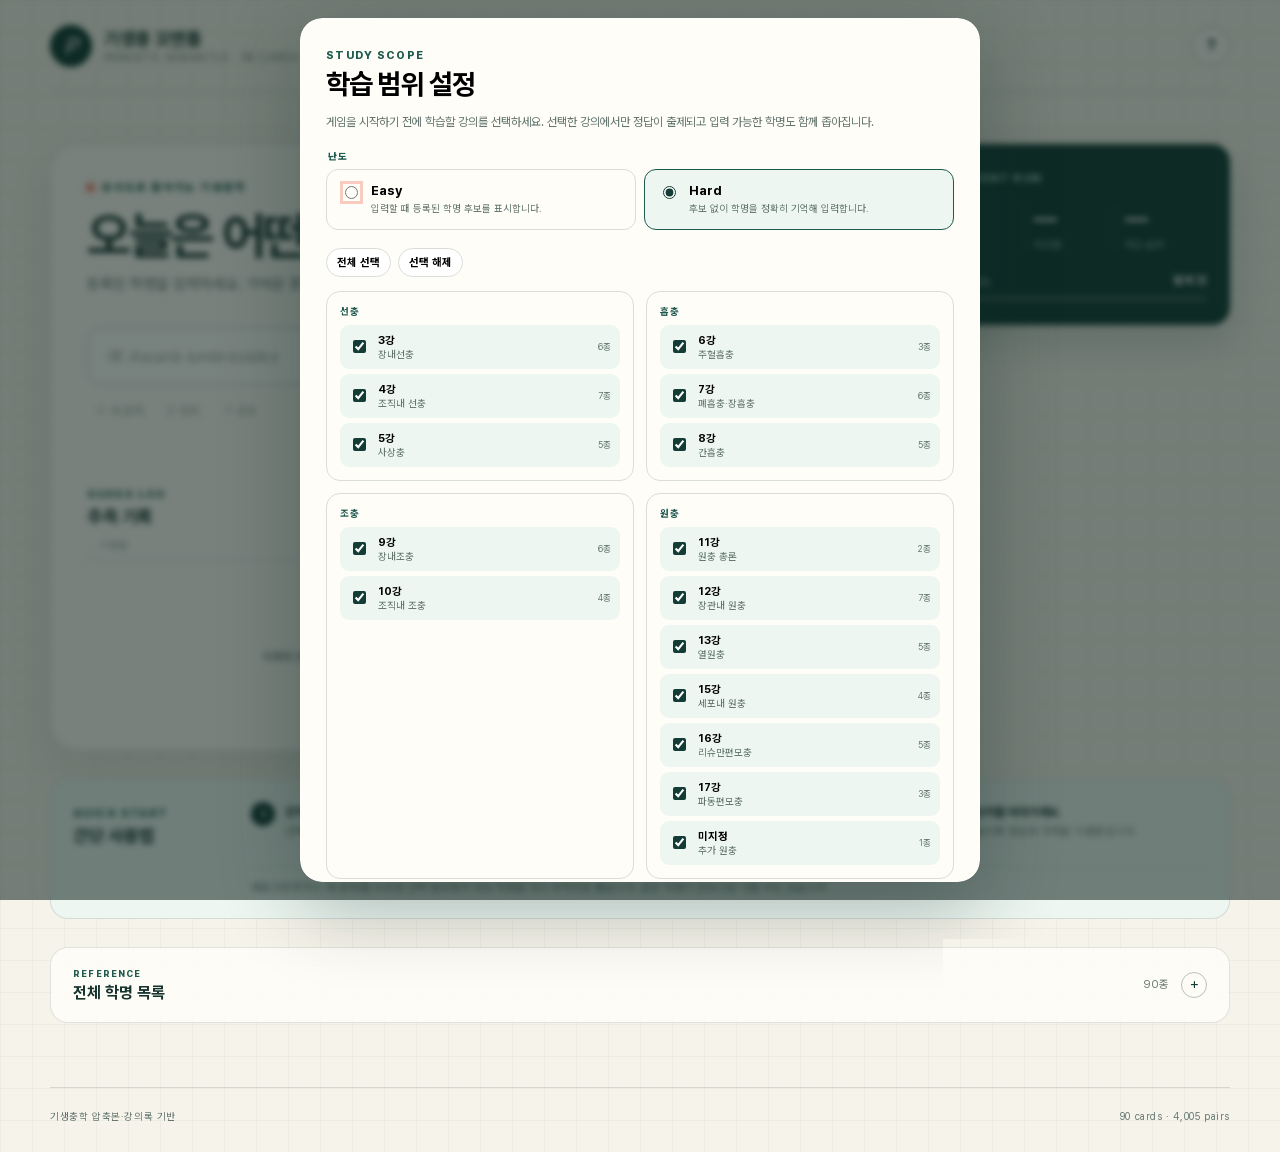
==== semantle/index.html @ 9398797b "Deploy parasite study games" ====
<!doctype html>
<html lang="ko">
<head>
  <meta charset="utf-8">
  <meta name="viewport" content="width=device-width, initial-scale=1">
  <meta name="theme-color" content="#123c35">
  <meta name="description" content="90종의 기생충과 의용곤충을 유사도로 추리하며 복습하는 기생충학 꼬맨틀">
  <title>기생충 꼬맨틀</title>
  <link rel="stylesheet" href="styles.css">
</head>
<body>
  <a class="skip-link" href="#guessInput">입력창으로 바로가기</a>

  <div class="app-shell">
    <header class="site-header">
      <a class="brand" href="../index.html" aria-label="학습 모드 선택으로 돌아가기">
        <span class="brand-mark" aria-hidden="true">P</span>
        <span>
          <strong>기생충 꼬맨틀</strong>
          <small>PARASITE SEMANTLE · 90 CARDS</small>
        </span>
      </a>
      <button class="icon-button" id="openHelp" type="button" aria-label="게임 설명 열기" title="게임 설명">?</button>
    </header>

    <main class="game-layout">
      <section class="play-panel" aria-labelledby="gameTitle">
        <div class="eyebrow"><span class="pulse-dot"></span> 유사도로 좁혀가는 기생충학</div>
        <div class="intro-row">
          <div>
            <h1 id="gameTitle">오늘은 어떤 종일까요?</h1>
            <p>등록된 학명을 입력하세요. 가까운 종일수록 점수가 높습니다.</p>
          </div>
          <button class="scope-button" id="openScope" type="button" aria-haspopup="dialog">
            <span>선택한 강의</span>
            <strong id="scopeSummary">선택 전</strong>
          </button>
        </div>

        <form class="guess-form" id="guessForm" autocomplete="off">
          <div class="combobox-wrap">
            <label class="sr-only" for="guessInput">기생충 이름</label>
            <input
              id="guessInput"
              type="text"
              role="combobox"
              aria-autocomplete="list"
              aria-controls="suggestions"
              aria-expanded="false"
              placeholder="예: Ascaris lumbricoides"
              inputmode="text"
              spellcheck="false"
            >
            <div id="suggestions" class="suggestions" role="listbox" hidden></div>
          </div>
          <button class="primary-button" type="submit">추측하기</button>
        </form>

        <div class="action-row" aria-label="게임 조작">
          <button class="text-button" id="newGame" type="button"><span aria-hidden="true">↻</span> 새 문제</button>
          <button class="text-button" id="hintButton" type="button"><span aria-hidden="true">◇</span> 힌트</button>
          <button class="text-button" id="shareButton" type="button"><span aria-hidden="true">↗</span> 공유</button>
          <button class="text-button danger" id="giveUpButton" type="button">포기</button>
        </div>

        <div class="notice" id="notice" role="status" aria-live="polite"></div>
        <div class="hint-strip" id="hintStrip" hidden></div>

        <section class="result-card" id="answerResult" hidden aria-live="polite"></section>

        <section class="attempts-section" aria-labelledby="attemptsTitle">
          <div class="section-heading">
            <div>
              <span class="section-kicker">GUESS LOG</span>
              <h2 id="attemptsTitle">추측 기록</h2>
            </div>
            <span class="sort-note">유사도 높은 순</span>
          </div>

          <div class="attempt-table-head" aria-hidden="true">
            <span>기생충</span><span>유사도</span><span>순위</span>
          </div>
          <div id="attemptList" class="attempt-list"></div>
          <div id="emptyState" class="empty-state">
            <div class="distance-scale" aria-hidden="true">
              <span></span><span></span><span></span><span></span><span></span>
            </div>
            <strong>첫 번째 이름을 입력해 보세요.</strong>
            <p>목록에 등록된 학명을 정확히 입력하세요. 같은 강의·생활사·병리·증상·치료가 겹칠수록 정답에 가까워집니다.</p>
          </div>
        </section>
      </section>

      <aside class="side-panel" aria-label="현재 게임 현황">
        <div class="status-card">
          <span class="section-kicker">CURRENT RUN</span>
          <div class="metric-grid">
            <div><strong id="guessCount">0</strong><span>추측</span></div>
            <div><strong id="bestScore">—</strong><span>최고점</span></div>
            <div><strong id="bestRank">—</strong><span>최고 순위</span></div>
          </div>
          <div class="proximity-block">
            <div class="proximity-copy"><span>정답 접근도</span><strong id="proximityLabel">탐색 전</strong></div>
            <div class="meter"><i id="proximityBar"></i></div>
          </div>
        </div>

      </aside>

      <section class="quick-guide" aria-labelledby="quickGuideTitle">
        <div class="quick-guide-head">
          <span class="section-kicker">QUICK START</span>
          <h2 id="quickGuideTitle">간단 사용법</h2>
        </div>
        <ol>
          <li><span>1</span><p><strong>강의를 선택하세요.</strong> 선택한 강의의 학명만 정답과 입력 범위에 포함됩니다.</p></li>
          <li><span>2</span><p><strong>영문 학명을 정확히 입력하세요.</strong> 후보는 표시되지 않으며 대소문자는 구분하지 않습니다.</p></li>
          <li><span>3</span><p><strong>유사도와 순위를 따라가세요.</strong> 점수가 높을수록 정답과 가까운 기생충입니다.</p></li>
        </ol>
        <p class="refresh-note">새로고침하거나 ‘새 문제’를 누르면 선택 범위에서 대상 학명을 다시 무작위로 뽑습니다. 같은 학명이 연속으로 나올 수도 있습니다.</p>
      </section>

      <section class="catalog-section" aria-labelledby="catalogTitle">
        <button class="catalog-toggle" id="catalogToggle" type="button" aria-expanded="false" aria-controls="catalogPanel">
          <span><small>REFERENCE</small><strong id="catalogTitle">전체 학명 목록</strong></span>
          <span class="catalog-toggle-meta">90종 <i aria-hidden="true">＋</i></span>
        </button>
        <div class="catalog-panel" id="catalogPanel" hidden>
          <div class="table-wrap">
            <table class="catalog-table">
              <thead><tr><th>번호</th><th>학명</th><th>강의</th></tr></thead>
              <tbody id="catalogBody"></tbody>
            </table>
          </div>
        </div>
      </section>
    </main>

    <footer>
      <span>기생충학 압축본·강의록 기반</span>
      <span>90 cards · 4,005 pairs</span>
    </footer>
  </div>

  <dialog id="scopeDialog" class="modal">
    <form method="dialog" class="modal-card" id="scopeForm">
      <div class="modal-head">
        <div><span class="section-kicker">STUDY SCOPE</span><h2>학습 범위 설정</h2></div>
        <button class="icon-button" id="scopeClose" value="cancel" aria-label="닫기">×</button>
      </div>
      <p class="modal-description">게임을 시작하기 전에 학습할 강의를 선택하세요. 선택한 강의에서만 정답이 출제되고 입력 가능한 학명도 함께 좁아집니다.</p>
      <fieldset class="difficulty-options">
        <legend>난도</legend>
        <label class="difficulty-card">
          <input type="radio" name="difficulty" value="easy">
          <span><strong>Easy</strong><small>입력할 때 등록된 학명 후보를 표시합니다.</small></span>
        </label>
        <label class="difficulty-card">
          <input type="radio" name="difficulty" value="hard" checked>
          <span><strong>Hard</strong><small>후보 없이 학명을 정확히 기억해 입력합니다.</small></span>
        </label>
      </fieldset>
      <div class="preset-row">
        <button type="button" class="preset-button" data-preset="all">전체 선택</button>
        <button type="button" class="preset-button" data-preset="none">선택 해제</button>
      </div>
      <div id="lectureOptions" class="lecture-options"></div>
      <div class="scope-count" id="scopeCount"></div>
      <div class="modal-actions">
        <button class="secondary-button" id="scopeCancel" value="cancel">취소</button>
        <button class="primary-button" id="applyScope" value="default">이 범위로 시작</button>
      </div>
    </form>
  </dialog>

  <dialog id="helpDialog" class="modal">
    <form method="dialog" class="modal-card help-card">
      <div class="modal-head">
        <div><span class="section-kicker">HOW TO PLAY</span><h2>게임 방법</h2></div>
        <button class="icon-button" value="cancel" aria-label="닫기">×</button>
      </div>
      <ol class="how-to-list">
        <li><span>01</span><div><strong>강의를 선택합니다.</strong><p>선택한 강의의 학명만 이번 게임에 포함됩니다.</p></div></li>
        <li><span>02</span><div><strong>학명을 입력합니다.</strong><p>Easy는 학명 후보를 보여주고, Hard는 후보 없이 영문 학명만 입력합니다.</p></div></li>
        <li><span>03</span><div><strong>유사도와 순위를 읽습니다.</strong><p>점수는 정답과의 상대적 가까움이며, 순위는 현재 범위 안에서 계산됩니다.</p></div></li>
      </ol>
      <div class="help-note">
        <strong>유사도는 어떻게 계산했나요?</strong>
        <p>강의 분류 30%, 카드의 소제목별 의미 40%, 감염·숙주·기생부위·병리·증상·치료 정보 20%, 학명 관계 10%를 합산한 뒤 전체 쌍에서 0–1로 정규화했습니다.</p>
      </div>
      <button class="primary-button full-button" value="cancel">게임으로 돌아가기</button>
    </form>
  </dialog>

  <div class="toast" id="toast" role="status" aria-live="polite"></div>

  <script src="data.js"></script>
  <script src="app.js"></script>
</body>
</html>
---- semantle/styles.css ----
@font-face {
  font-family: "Pretendard";
  font-weight: 45 920;
  font-style: normal;
  font-display: swap;
  src: url("../assets/fonts/PretendardVariable.woff2") format("woff2-variations");
}

:root {
  color-scheme: light;
  --ink: #17332e;
  --muted: #64766f;
  --paper: #f6f3ea;
  --panel: #fffdf8;
  --forest: #123c35;
  --forest-2: #1e5a4e;
  --mint: #d8ebe2;
  --mint-2: #edf6f1;
  --line: #d9ded7;
  --line-dark: #b7c2ba;
  --coral: #ed6a50;
  --amber: #e7a838;
  --sand: #eadfca;
  --red: #a94338;
  --shadow: 0 18px 48px rgba(21, 54, 47, 0.09);
  --radius-xl: 28px;
  --radius-lg: 18px;
  --radius-md: 12px;
  --font-sans: "Pretendard", "Noto Sans KR", "Apple SD Gothic Neo", "Segoe UI", sans-serif;
  --font-serif: "Pretendard", "Noto Sans KR", "Apple SD Gothic Neo", "Segoe UI", sans-serif;
}

* { box-sizing: border-box; }
[hidden] { display: none !important; }

html { scroll-behavior: smooth; }

body {
  margin: 0;
  min-width: 320px;
  min-height: 100vh;
  background:
    linear-gradient(rgba(18, 60, 53, 0.035) 1px, transparent 1px),
    linear-gradient(90deg, rgba(18, 60, 53, 0.035) 1px, transparent 1px),
    var(--paper);
  background-size: 32px 32px;
  color: var(--ink);
  font-family: var(--font-sans);
  -webkit-font-smoothing: antialiased;
}

button, input { font: inherit; }
button { color: inherit; }
button:focus-visible, input:focus-visible, summary:focus-visible {
  outline: 3px solid rgba(237, 106, 80, 0.35);
  outline-offset: 2px;
}

.skip-link {
  position: fixed;
  left: 16px;
  top: -60px;
  z-index: 100;
  padding: 10px 14px;
  border-radius: 8px;
  background: var(--forest);
  color: white;
  text-decoration: none;
  transition: top 0.15s ease;
}
.skip-link:focus { top: 16px; }

.app-shell {
  width: min(1180px, calc(100% - 40px));
  margin: 0 auto;
}

.site-header {
  height: 92px;
  display: flex;
  align-items: center;
  justify-content: space-between;
  border-bottom: 1px solid rgba(23, 51, 46, 0.14);
}

.brand {
  display: inline-flex;
  align-items: center;
  gap: 12px;
  color: inherit;
  text-decoration: none;
}
.brand-mark {
  display: grid;
  place-items: center;
  width: 42px;
  height: 42px;
  border: 1px solid var(--forest);
  border-radius: 50%;
  background: var(--forest);
  color: var(--paper);
  font-family: var(--font-serif);
  font-size: 23px;
  font-style: italic;
}
.brand strong { display: block; font-size: 18px; letter-spacing: -0.02em; }
.brand small { display: block; margin-top: 2px; color: var(--muted); font-size: 10px; letter-spacing: 0.14em; }

.icon-button {
  display: grid;
  place-items: center;
  width: 38px;
  height: 38px;
  padding: 0;
  border: 1px solid var(--line-dark);
  border-radius: 50%;
  background: rgba(255, 253, 248, 0.72);
  cursor: pointer;
  font-weight: 700;
  transition: 0.18s ease;
}
.icon-button:hover { border-color: var(--forest); background: white; transform: translateY(-1px); }

.game-layout {
  display: grid;
  grid-template-columns: minmax(0, 1fr) 310px;
  gap: 28px;
  padding: 52px 0 64px;
  align-items: start;
}

.play-panel {
  padding: 36px;
  border: 1px solid rgba(23, 51, 46, 0.13);
  border-radius: var(--radius-xl);
  background: rgba(255, 253, 248, 0.92);
  box-shadow: var(--shadow);
}

.eyebrow, .section-kicker {
  color: var(--forest-2);
  font-size: 11px;
  font-weight: 800;
  letter-spacing: 0.13em;
  text-transform: uppercase;
}
.eyebrow { display: flex; align-items: center; gap: 8px; margin-bottom: 14px; }
.pulse-dot { width: 7px; height: 7px; border-radius: 50%; background: var(--coral); box-shadow: 0 0 0 5px rgba(237, 106, 80, 0.13); }

.intro-row { display: flex; align-items: flex-end; justify-content: space-between; gap: 24px; }
.intro-row h1 {
  margin: 0;
  font-family: var(--font-serif);
  font-size: clamp(34px, 4vw, 52px);
  line-height: 1.08;
  letter-spacing: -0.045em;
  font-weight: 650;
}
.intro-row p { margin: 12px 0 0; color: var(--muted); font-size: 15px; }

.scope-button {
  min-width: 132px;
  padding: 10px 12px;
  border: 1px solid var(--line);
  border-radius: var(--radius-md);
  background: var(--mint-2);
  text-align: left;
  cursor: pointer;
  transition: 0.18s ease;
}
.scope-button:hover { border-color: var(--forest-2); transform: translateY(-1px); }
.scope-button span { display: block; color: var(--muted); font-size: 10px; letter-spacing: 0.08em; }
.scope-button strong { display: block; margin-top: 3px; font-size: 13px; }

.guess-form {
  display: grid;
  grid-template-columns: minmax(0, 1fr) auto;
  gap: 10px;
  margin-top: 34px;
}
.combobox-wrap { position: relative; }
#guessInput {
  width: 100%;
  height: 58px;
  padding: 0 18px;
  border: 1px solid var(--line-dark);
  border-radius: 15px;
  background: #fffefa;
  color: var(--ink);
  font-size: 16px;
  font-family: var(--font-serif);
  font-style: italic;
  letter-spacing: 0.01em;
  transition: 0.18s ease;
}
#guessInput::placeholder { color: #98a59f; }
#guessInput:focus { border-color: var(--forest-2); box-shadow: 0 0 0 4px rgba(30, 90, 78, 0.08); }

.suggestions {
  position: absolute;
  top: calc(100% + 8px);
  left: 0;
  right: 0;
  z-index: 20;
  max-height: 300px;
  overflow: auto;
  padding: 6px;
  border: 1px solid var(--line);
  border-radius: 14px;
  background: white;
  box-shadow: 0 18px 46px rgba(21, 54, 47, 0.16);
}
.suggestion {
  width: 100%;
  display: flex;
  align-items: center;
  justify-content: space-between;
  gap: 12px;
  padding: 10px 12px;
  border: 0;
  border-radius: 9px;
  background: transparent;
  cursor: pointer;
  text-align: left;
}
.suggestion:hover, .suggestion.active { background: var(--mint-2); }
.suggestion strong { overflow: hidden; font-family: var(--font-serif); font-size: 14px; font-style: italic; text-overflow: ellipsis; white-space: nowrap; }
.suggestion small { flex: 0 0 auto; padding: 4px 7px; border-radius: 999px; background: var(--paper); color: var(--muted); font-size: 9px; }

.primary-button, .secondary-button {
  min-height: 48px;
  padding: 0 20px;
  border-radius: 13px;
  border: 1px solid transparent;
  cursor: pointer;
  font-weight: 750;
  transition: 0.18s ease;
}
.primary-button { background: var(--forest); color: white; box-shadow: 0 8px 20px rgba(18, 60, 53, 0.16); }
.primary-button:hover { background: var(--forest-2); transform: translateY(-1px); }
.primary-button:disabled, .secondary-button:disabled { opacity: 0.45; cursor: not-allowed; transform: none; }
.secondary-button { border-color: var(--line-dark); background: white; }
.secondary-button:hover { border-color: var(--forest); }
.guess-form .primary-button { height: 58px; }
.full-button { width: 100%; }

.action-row { display: flex; align-items: center; gap: 4px; margin-top: 12px; }
.text-button {
  padding: 7px 9px;
  border: 0;
  border-radius: 8px;
  background: transparent;
  color: var(--muted);
  cursor: pointer;
  font-size: 12px;
  font-weight: 650;
}
.text-button:hover { background: var(--mint-2); color: var(--forest); }
.text-button.danger { margin-left: auto; color: var(--red); }
.text-button:disabled { opacity: 0.45; cursor: default; }

.notice { min-height: 22px; margin-top: 8px; color: var(--red); font-size: 12px; }
.hint-strip {
  margin: 4px 0 18px;
  padding: 11px 14px;
  border-left: 3px solid var(--amber);
  border-radius: 0 10px 10px 0;
  background: #fff7e7;
  color: #5f4a22;
  font-size: 13px;
}

.attempts-section { margin-top: 28px; }
.section-heading { display: flex; align-items: flex-end; justify-content: space-between; margin-bottom: 12px; }
.section-heading h2, .guide-card h2, .formula-card h2 { margin: 4px 0 0; font-size: 18px; letter-spacing: -0.025em; }
.sort-note { color: var(--muted); font-size: 11px; }
.attempt-table-head, .attempt-row {
  display: grid;
  grid-template-columns: minmax(0, 1fr) 135px 72px;
  gap: 16px;
  align-items: center;
}
.attempt-table-head { padding: 0 12px 8px; color: #8a9892; font-size: 10px; letter-spacing: 0.08em; }
.attempt-table-head span:nth-child(n+2) { text-align: right; }

.attempt-row {
  position: relative;
  padding: 13px 12px;
  border-top: 1px solid var(--line);
  animation: rowIn 0.24s ease both;
}
.attempt-row.latest { margin-top: 3px; border: 1px solid #d9cdb6; border-radius: 12px; background: #fff9ed; }
.attempt-row.winner { border-color: #99c6ae; background: #eef8f1; }
.attempt-name { min-width: 0; }
.attempt-name strong { display: block; overflow: hidden; text-overflow: ellipsis; white-space: nowrap; font-size: 14px; }
.attempt-name em { display: block; overflow: hidden; margin-top: 3px; color: var(--muted); font-family: var(--font-serif); font-size: 11px; text-overflow: ellipsis; white-space: nowrap; }
.match-label { display: inline-block; margin-left: 5px; color: var(--forest-2); font-family: var(--font-sans); font-size: 9px; font-style: normal; font-weight: 700; }
.score-cell { display: grid; grid-template-columns: minmax(40px, 1fr) 42px; gap: 9px; align-items: center; }
.score-track { height: 7px; overflow: hidden; border-radius: 999px; background: #e4e6e1; }
.score-track i { display: block; height: 100%; border-radius: inherit; transform-origin: left; animation: grow 0.45s ease both; }
.score-value, .rank-value { text-align: right; font-variant-numeric: tabular-nums; }
.score-value { font-size: 13px; font-weight: 800; }
.rank-value { color: var(--muted); font-size: 11px; }

.empty-state {
  display: grid;
  justify-items: center;
  padding: 42px 24px 26px;
  border-top: 1px solid var(--line);
  text-align: center;
}
.empty-state strong { margin-top: 16px; font-size: 14px; }
.empty-state p { max-width: 430px; margin: 6px 0 0; color: var(--muted); font-size: 12px; line-height: 1.65; }
.distance-scale { width: min(280px, 80%); display: flex; align-items: center; justify-content: space-between; border-top: 2px solid var(--line-dark); }
.distance-scale span { width: 8px; height: 8px; margin-top: -5px; border-radius: 50%; border: 2px solid var(--panel); background: var(--line-dark); }
.distance-scale span:nth-child(4) { background: var(--amber); }
.distance-scale span:nth-child(5) { width: 11px; height: 11px; background: var(--coral); }

.result-card {
  margin: 12px 0 4px;
  padding: 22px;
  border: 1px solid #b8d4c5;
  border-radius: var(--radius-lg);
  background: linear-gradient(135deg, #eef8f1, #fffdf8 68%);
}
.result-badge { display: inline-flex; padding: 5px 9px; border-radius: 999px; background: var(--forest); color: white; font-size: 10px; font-weight: 800; letter-spacing: 0.08em; }
.result-title { margin: 12px 0 0; font-family: var(--font-serif); font-size: 30px; letter-spacing: -0.035em; }
.result-scientific { margin: 4px 0 0; color: var(--forest-2); font-family: var(--font-serif); font-size: 16px; font-style: italic; }
.result-meta { display: flex; flex-wrap: wrap; gap: 7px; margin-top: 12px; }
.result-meta span { padding: 5px 8px; border: 1px solid #c8dcd1; border-radius: 999px; color: var(--muted); font-size: 10px; }
.study-details { display: grid; gap: 8px; margin-top: 18px; }
.study-details details { border-top: 1px solid #cddfd5; }
.study-details summary { display: flex; justify-content: space-between; padding: 11px 2px; cursor: pointer; font-size: 13px; font-weight: 750; list-style: none; }
.study-details summary::after { content: "+"; color: var(--muted); }
.study-details details[open] summary::after { content: "−"; }
.study-details ul { margin: 0 0 12px; padding-left: 19px; color: #415b54; font-size: 12px; line-height: 1.7; }
.study-details li + li { margin-top: 6px; }

.side-panel { display: grid; gap: 14px; position: sticky; top: 18px; }
.status-card, .guide-card, .formula-card {
  padding: 22px;
  border: 1px solid rgba(23, 51, 46, 0.13);
  border-radius: var(--radius-lg);
  background: rgba(255, 253, 248, 0.88);
}
.status-card { background: var(--forest); color: white; box-shadow: 0 16px 38px rgba(18, 60, 53, 0.18); }
.status-card .section-kicker { color: #a9d3c3; }
.metric-grid { display: grid; grid-template-columns: repeat(3, 1fr); gap: 9px; margin-top: 18px; }
.metric-grid div { min-width: 0; padding-right: 8px; border-right: 1px solid rgba(255,255,255,0.15); }
.metric-grid div:last-child { border-right: 0; }
.metric-grid strong { display: block; overflow: hidden; font-family: var(--font-serif); font-size: 24px; text-overflow: ellipsis; }
.metric-grid span { color: #adcbc1; font-size: 10px; }
.proximity-block { margin-top: 22px; }
.proximity-copy { display: flex; align-items: center; justify-content: space-between; color: #c7dcd4; font-size: 10px; }
.proximity-copy strong { color: white; font-size: 11px; }
.meter { height: 7px; margin-top: 8px; overflow: hidden; border-radius: 999px; background: rgba(255,255,255,0.13); }
.meter i { display: block; width: 0; height: 100%; border-radius: inherit; background: linear-gradient(90deg, #6cae95, #f0c15a, #ed6a50); transition: width 0.45s ease; }

.legend-list { display: grid; gap: 12px; margin: 18px 0 0; padding: 0; list-style: none; }
.legend-list li { display: flex; align-items: center; gap: 10px; color: var(--muted); font-size: 11px; }
.legend-list strong { color: var(--ink); font-variant-numeric: tabular-nums; }
.legend-dot { width: 9px; height: 9px; flex: 0 0 auto; border-radius: 50%; }
.legend-dot.hot { background: var(--coral); }.legend-dot.warm { background: var(--amber); }.legend-dot.mild { background: #9eb986; }.legend-dot.cool { background: #9aa9a3; }
.formula-row { display: flex; justify-content: space-between; padding: 10px 0; border-bottom: 1px solid var(--line); color: var(--muted); font-size: 11px; }
.formula-row:first-of-type { margin-top: 11px; }
.formula-row:last-child { border-bottom: 0; }
.formula-row strong { color: var(--ink); }

.quick-guide {
  grid-column: 1 / -1;
  display: grid;
  grid-template-columns: 150px minmax(0, 1fr);
  gap: 20px 28px;
  padding: 22px;
  border: 1px solid rgba(23, 51, 46, 0.13);
  border-radius: var(--radius-lg);
  background: var(--mint-2);
}
.quick-guide-head h2 { margin: 4px 0 0; font-size: 18px; letter-spacing: -0.025em; }
.quick-guide ol { display: grid; grid-template-columns: repeat(3, 1fr); gap: 14px; margin: 0; padding: 0; list-style: none; }
.quick-guide li { display: grid; grid-template-columns: 25px 1fr; gap: 9px; align-items: start; }
.quick-guide li > span { display: grid; place-items: center; width: 24px; height: 24px; border-radius: 50%; background: var(--forest); color: white; font-size: 10px; font-weight: 800; }
.quick-guide p { margin: 1px 0 0; color: var(--muted); font-size: 11px; line-height: 1.55; }
.quick-guide p strong { display: block; margin-bottom: 2px; color: var(--ink); font-size: 12px; }
.refresh-note { grid-column: 2; padding-top: 11px; border-top: 1px solid #ccddd4; }

.catalog-section {
  grid-column: 1 / -1;
  overflow: hidden;
  border: 1px solid rgba(23, 51, 46, 0.13);
  border-radius: var(--radius-lg);
  background: rgba(255, 253, 248, 0.88);
}
.catalog-toggle {
  width: 100%;
  display: flex;
  align-items: center;
  justify-content: space-between;
  padding: 20px 22px;
  border: 0;
  background: transparent;
  cursor: pointer;
  text-align: left;
}
.catalog-toggle:hover { background: var(--mint-2); }
.catalog-toggle small { display: block; color: var(--forest-2); font-size: 9px; font-weight: 800; letter-spacing: 0.13em; }
.catalog-toggle strong { display: block; margin-top: 4px; font-size: 16px; }
.catalog-toggle-meta { display: flex; align-items: center; gap: 12px; color: var(--muted); font-size: 11px; }
.catalog-toggle-meta i { display: grid; place-items: center; width: 26px; height: 26px; border: 1px solid var(--line-dark); border-radius: 50%; color: var(--forest); font-size: 15px; font-style: normal; }
.catalog-panel { padding: 0 22px 22px; border-top: 1px solid var(--line); }
.table-wrap { max-height: 520px; overflow: auto; border: 1px solid var(--line); border-radius: 12px; background: white; }
.catalog-table { width: 100%; border-collapse: collapse; font-size: 12px; }
.catalog-table th { position: sticky; top: 0; z-index: 1; padding: 10px 12px; background: var(--forest); color: white; text-align: left; font-size: 10px; letter-spacing: 0.06em; }
.catalog-table td { padding: 10px 12px; border-bottom: 1px solid var(--line); color: var(--muted); }
.catalog-table tr:last-child td { border-bottom: 0; }
.catalog-table th:first-child, .catalog-table td:first-child { width: 62px; text-align: center; font-variant-numeric: tabular-nums; }
.catalog-table th:last-child, .catalog-table td:last-child { width: 130px; }
.catalog-table td i { color: var(--ink); font-family: var(--font-serif); font-size: 13px; }

footer { display: flex; justify-content: space-between; padding: 22px 0 30px; border-top: 1px solid rgba(23, 51, 46, 0.14); color: var(--muted); font-size: 10px; letter-spacing: 0.06em; }

.modal {
  width: min(680px, calc(100% - 28px));
  max-height: calc(100vh - 36px);
  padding: 0;
  border: 0;
  border-radius: 22px;
  background: transparent;
  box-shadow: 0 24px 80px rgba(18, 42, 37, 0.32);
}
.modal::backdrop { background: rgba(10, 29, 25, 0.55); backdrop-filter: blur(3px); }
.modal-card { max-height: calc(100vh - 36px); overflow: auto; padding: 26px; border-radius: 22px; background: var(--panel); }
.modal-head { display: flex; align-items: flex-start; justify-content: space-between; gap: 20px; }
.modal-head h2 { margin: 4px 0 0; font-family: var(--font-serif); font-size: 28px; letter-spacing: -0.03em; }
.modal-description { color: var(--muted); font-size: 12px; line-height: 1.6; }
.difficulty-options { display: grid; grid-template-columns: repeat(2, 1fr); gap: 8px; margin: 18px 0 6px; padding: 0; border: 0; }
.difficulty-options legend { grid-column: 1 / -1; margin-bottom: 7px; color: var(--forest-2); font-size: 10px; font-weight: 800; letter-spacing: .1em; }
.difficulty-card { display: grid; grid-template-columns: auto 1fr; gap: 10px; align-items: start; padding: 13px; border: 1px solid var(--line); border-radius: 12px; cursor: pointer; }
.difficulty-card:has(input:checked) { border-color: var(--forest-2); background: var(--mint-2); }
.difficulty-card input { margin-top: 3px; accent-color: var(--forest); }
.difficulty-card strong { display: block; font-size: 13px; }
.difficulty-card small { display: block; margin-top: 3px; color: var(--muted); font-size: 10px; line-height: 1.45; }
.preset-row { display: flex; gap: 7px; margin: 18px 0 14px; }
.preset-button { padding: 7px 10px; border: 1px solid var(--line); border-radius: 999px; background: white; cursor: pointer; font-size: 11px; font-weight: 700; }
.preset-button:hover { border-color: var(--forest-2); background: var(--mint-2); }
.lecture-options { display: grid; grid-template-columns: repeat(2, minmax(0, 1fr)); gap: 12px; }
.lecture-group { padding: 13px; border: 1px solid var(--line); border-radius: 14px; }
.lecture-group h3 { margin: 0 0 8px; color: var(--forest-2); font-size: 10px; letter-spacing: 0.1em; }
.lecture-checks { display: grid; gap: 5px; }
.lecture-check { display: grid; grid-template-columns: auto minmax(0, 1fr) auto; align-items: center; gap: 9px; padding: 9px; border-radius: 9px; cursor: pointer; }
.lecture-check:hover, .lecture-check:has(input:checked) { background: var(--mint-2); }
.lecture-check input { accent-color: var(--forest); }
.lecture-check span { min-width: 0; }
.lecture-check strong { display: block; font-size: 11px; }
.lecture-check small { display: block; overflow: hidden; margin-top: 1px; color: var(--muted); font-size: 10px; text-overflow: ellipsis; white-space: nowrap; }
.lecture-check em { color: var(--muted); font-size: 9px; font-style: normal; }
.scope-count { margin-top: 12px; color: var(--muted); font-size: 11px; text-align: right; }
.modal-actions { display: flex; justify-content: flex-end; gap: 8px; margin-top: 22px; }

.how-to-list { display: grid; gap: 16px; margin: 24px 0; padding: 0; list-style: none; }
.how-to-list li { display: grid; grid-template-columns: 34px 1fr; gap: 12px; }
.how-to-list > li > span { display: grid; place-items: center; width: 32px; height: 32px; border-radius: 50%; background: var(--mint); color: var(--forest); font-size: 10px; font-weight: 800; }
.how-to-list strong { font-size: 13px; }
.how-to-list p { margin: 4px 0 0; color: var(--muted); font-size: 11px; line-height: 1.55; }
.help-note { margin: 20px 0; padding: 15px; border-radius: 12px; background: var(--paper); }
.help-note strong { font-size: 12px; }
.help-note p { margin: 6px 0 0; color: var(--muted); font-size: 11px; line-height: 1.65; }

.toast { position: fixed; left: 50%; bottom: 24px; z-index: 80; transform: translate(-50%, 20px); padding: 10px 14px; border-radius: 999px; background: var(--forest); color: white; box-shadow: 0 8px 28px rgba(18,60,53,.25); font-size: 12px; opacity: 0; pointer-events: none; transition: .2s ease; }
.toast.show { transform: translate(-50%, 0); opacity: 1; }
.sr-only { position: absolute; width: 1px; height: 1px; padding: 0; margin: -1px; overflow: hidden; clip: rect(0,0,0,0); white-space: nowrap; border: 0; }

@keyframes grow { from { transform: scaleX(0); } to { transform: scaleX(1); } }
@keyframes rowIn { from { opacity: 0; transform: translateY(-5px); } to { opacity: 1; transform: translateY(0); } }

@media (max-width: 920px) {
  .game-layout { grid-template-columns: 1fr; }
  .side-panel { position: static; grid-template-columns: 1fr 1fr; }
  .status-card { grid-column: 1 / -1; }
}

@media (max-width: 640px) {
  .app-shell { width: min(100% - 22px, 1180px); }
  .site-header { height: 74px; }
  .game-layout { padding: 22px 0 38px; gap: 16px; }
  .play-panel { padding: 22px 16px; border-radius: 20px; }
  .intro-row { display: block; }
  .intro-row h1 { font-size: 38px; }
  .scope-button { width: 100%; margin-top: 18px; display: flex; justify-content: space-between; align-items: center; }
  .scope-button strong { margin-top: 0; }
  .guess-form { grid-template-columns: 1fr; margin-top: 22px; }
  .guess-form .primary-button { height: 50px; }
  #guessInput { height: 54px; font-size: 15px; }
  .attempt-table-head, .attempt-row { grid-template-columns: minmax(0, 1fr) 102px 47px; gap: 8px; }
  .attempt-row { padding: 12px 6px; }
  .score-cell { grid-template-columns: 1fr 37px; gap: 6px; }
  .side-panel { grid-template-columns: 1fr; }
  .status-card { grid-column: auto; }
  .guide-card, .formula-card { padding: 18px; }
  .lecture-options { grid-template-columns: 1fr; }
  .difficulty-options { grid-template-columns: 1fr; }
  .quick-guide { grid-template-columns: 1fr; gap: 14px; padding: 18px; }
  .quick-guide ol { grid-template-columns: 1fr; }
  .refresh-note { grid-column: 1; }
  .catalog-panel { padding: 0 10px 10px; }
  .catalog-table th:last-child, .catalog-table td:last-child { width: 90px; }
  .modal-card { padding: 21px 17px; }
  .modal-actions { display: grid; grid-template-columns: 1fr 1.5fr; }
  footer { display: grid; gap: 6px; }
}

@media (prefers-reduced-motion: reduce) {
  *, *::before, *::after { scroll-behavior: auto !important; animation-duration: 0.01ms !important; transition-duration: 0.01ms !important; }
}
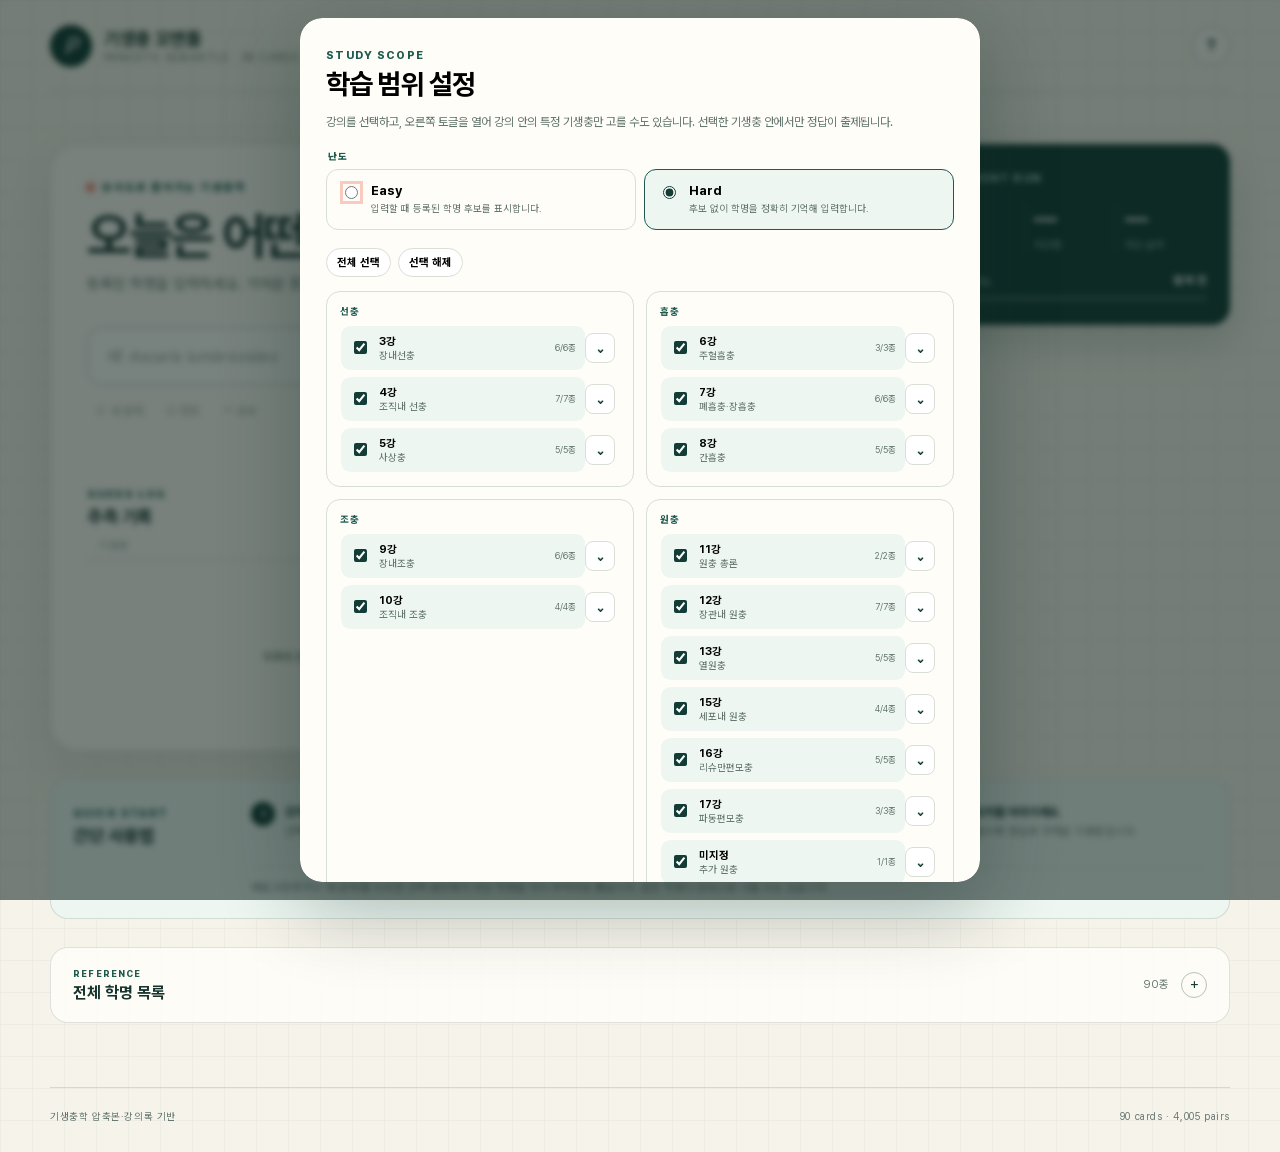
==== commit 0d5aedb0: "Add writing directions and card-level scopes" ====
--- a/semantle/index.html
+++ b/semantle/index.html
@@ -6,7 +6,7 @@
   <meta name="theme-color" content="#123c35">
   <meta name="description" content="90종의 기생충과 의용곤충을 유사도로 추리하며 복습하는 기생충학 꼬맨틀">
   <title>기생충 꼬맨틀</title>
-  <link rel="stylesheet" href="styles.css">
+  <link rel="stylesheet" href="styles.css?v=20260901-1">
 </head>
 <body>
   <a class="skip-link" href="#guessInput">입력창으로 바로가기</a>
@@ -32,7 +32,7 @@
             <p>등록된 학명을 입력하세요. 가까운 종일수록 점수가 높습니다.</p>
           </div>
           <button class="scope-button" id="openScope" type="button" aria-haspopup="dialog">
-            <span>선택한 강의</span>
+            <span>선택한 범위</span>
             <strong id="scopeSummary">선택 전</strong>
           </button>
         </div>
@@ -148,7 +148,7 @@
         <div><span class="section-kicker">STUDY SCOPE</span><h2>학습 범위 설정</h2></div>
         <button class="icon-button" id="scopeClose" value="cancel" aria-label="닫기">×</button>
       </div>
-      <p class="modal-description">게임을 시작하기 전에 학습할 강의를 선택하세요. 선택한 강의에서만 정답이 출제되고 입력 가능한 학명도 함께 좁아집니다.</p>
+      <p class="modal-description">강의를 선택하고, 오른쪽 토글을 열어 강의 안의 특정 기생충만 고를 수도 있습니다. 선택한 기생충 안에서만 정답이 출제됩니다.</p>
       <fieldset class="difficulty-options">
         <legend>난도</legend>
         <label class="difficulty-card">
@@ -195,6 +195,6 @@
   <div class="toast" id="toast" role="status" aria-live="polite"></div>
 
   <script src="data.js"></script>
-  <script src="app.js"></script>
+  <script src="app.js?v=20260901-1"></script>
 </body>
 </html>
--- a/semantle/styles.css
+++ b/semantle/styles.css
@@ -454,6 +454,18 @@
 .lecture-check strong { display: block; font-size: 11px; }
 .lecture-check small { display: block; overflow: hidden; margin-top: 1px; color: var(--muted); font-size: 10px; text-overflow: ellipsis; white-space: nowrap; }
 .lecture-check em { color: var(--muted); font-size: 9px; font-style: normal; }
+.lecture-block { overflow: hidden; border: 1px solid transparent; border-radius: 10px; }
+.lecture-block:has(.lecture-toggle[aria-expanded="true"]) { border-color: var(--line); }
+.lecture-row { display: grid; grid-template-columns: minmax(0, 1fr) 34px; align-items: center; }
+.lecture-toggle { width: 30px; height: 30px; padding: 0; border: 1px solid var(--line); border-radius: 8px; background: white; color: var(--forest); cursor: pointer; font-size: 15px; font-weight: 800; }
+.lecture-toggle:hover { background: var(--mint-2); }
+.parasite-options { display: grid; gap: 3px; padding: 7px; border-top: 1px solid var(--line); background: rgba(255,255,255,.55); }
+.parasite-check { display: grid; grid-template-columns: auto minmax(0, 1fr); gap: 8px; align-items: start; padding: 7px; border-radius: 7px; cursor: pointer; }
+.parasite-check:hover, .parasite-check:has(input:checked) { background: var(--mint-2); }
+.parasite-check input { margin-top: 3px; accent-color: var(--forest); }
+.parasite-check strong, .parasite-check em { display: block; overflow-wrap: anywhere; }
+.parasite-check strong { font-size: 10px; }
+.parasite-check em { margin-top: 2px; color: var(--muted); font-family: var(--font-serif); font-size: 10px; }
 .scope-count { margin-top: 12px; color: var(--muted); font-size: 11px; text-align: right; }
 .modal-actions { display: flex; justify-content: flex-end; gap: 8px; margin-top: 22px; }
 
